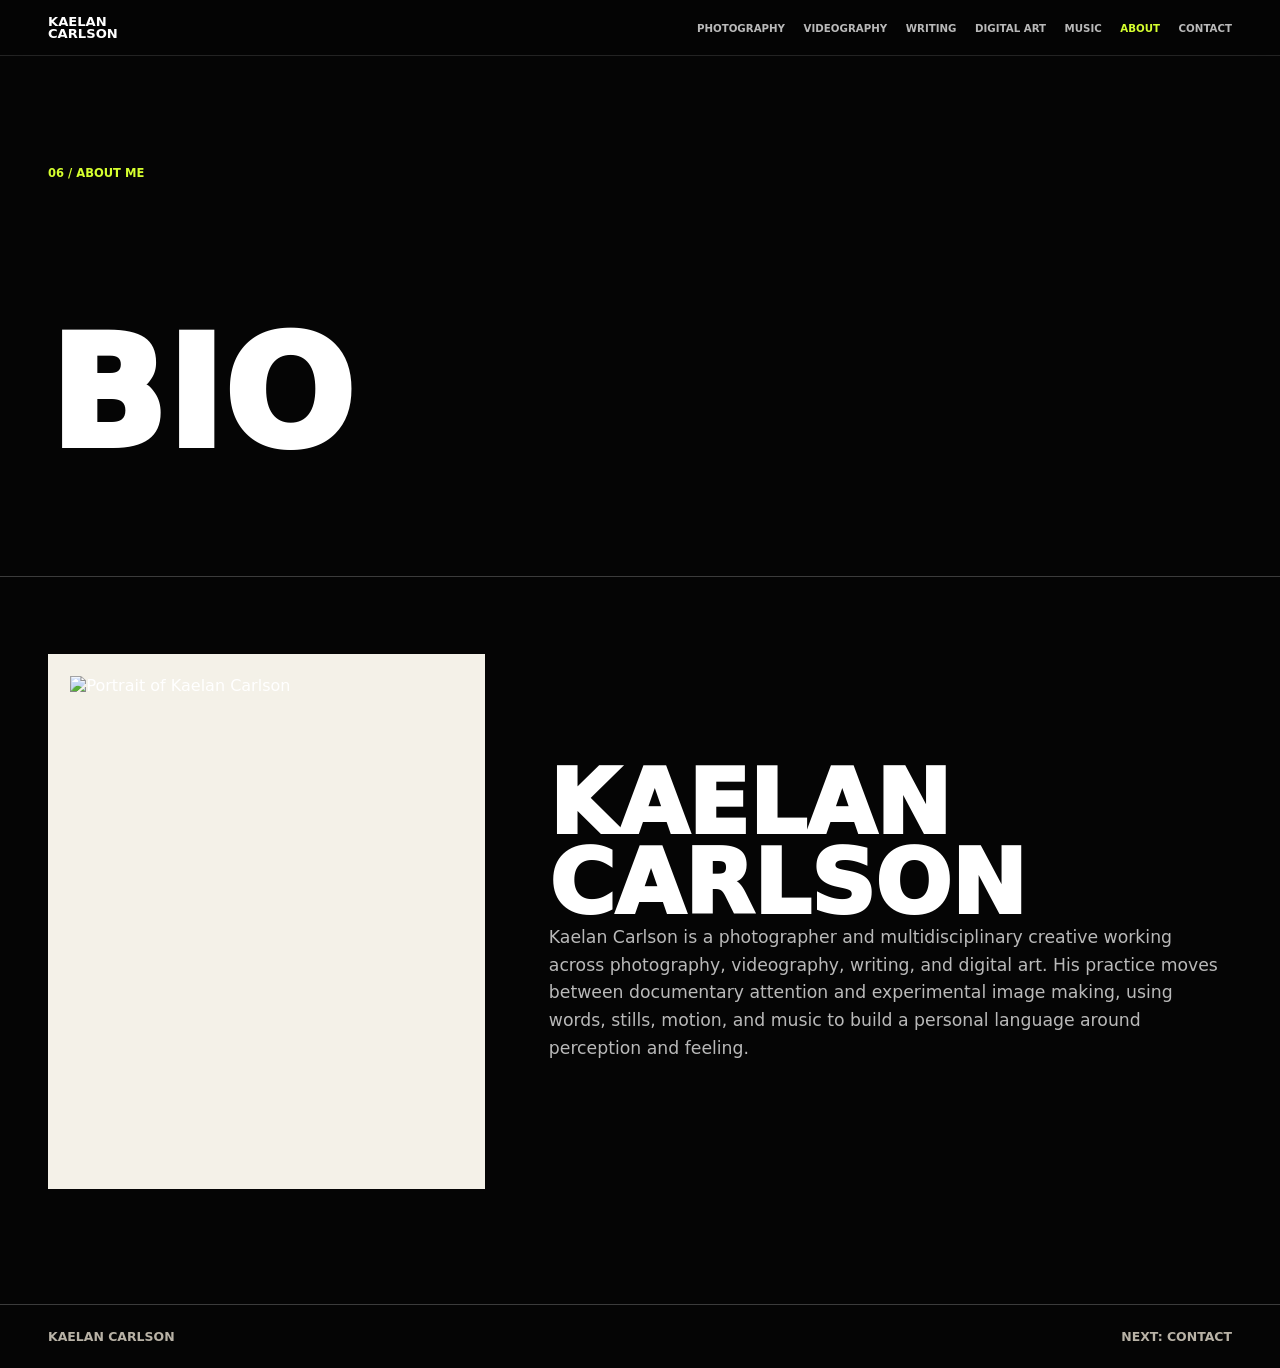
==== about.html @ 16194f2e "update" ====
<!doctype html>
<html lang="en">
  <head>
    <meta charset="utf-8" />
    <meta name="viewport" content="width=device-width, initial-scale=1" />
    <meta name="description" content="About Kaelan Carlson, photographer and multidisciplinary creative." />
    <title>About | Kaelan Carlson</title>
    <link rel="stylesheet" href="styles.css" />
  </head>
  <body>
    <header class="site-header" data-header>
      <a class="brand" href="index.html" aria-label="Kaelan Carlson home">
        <span>Kaelan</span>
        <span>Carlson</span>
      </a>
      <button class="menu-button" type="button" aria-expanded="false" aria-controls="site-nav" data-menu-button>
        <span></span>
        <span></span>
      </button>
      <nav class="site-nav" id="site-nav" data-nav>
        <a href="photography.html">Photography</a>
        <a href="videography.html">Videography</a>
        <a href="writing.html">Writing</a>
        <a href="digital-art.html">Digital Art</a>
        <a href="spotify.html">Music</a>
        <a href="about.html" aria-current="page">About</a>
        <a href="contact.html">Contact</a>
      </nav>
    </header>

    <main>
      <section class="page-hero" aria-labelledby="about-title">
        <p class="kicker">06 / About me</p>
        <h1 id="about-title">Bio</h1>
      </section>

      <section class="about-section page-section">
        <div class="portrait-frame">
          <img src="assets/306A0074.JPG" alt="Portrait of Kaelan Carlson" />
        </div>
        <div class="about-copy">
          <h2>Kaelan Carlson</h2>
          <p>
            Kaelan Carlson is a photographer and multidisciplinary creative working across photography,
            videography, writing, and digital art. His practice moves between documentary attention and experimental image
            making, using words, stills, motion, and music to build a personal language around perception and feeling.
          </p>
        </div>
      </section>
    </main>

    <footer>
      <span>Kaelan Carlson</span>
      <a href="contact.html">Next: Contact</a>
    </footer>

    <script src="script.js"></script>
  </body>
</html>
---- styles.css ----
:root {
  --black: #050505;
  --ink: #111111;
  --paper: #f4f1e8;
  --white: #ffffff;
  --muted: #b8b2a6;
  --acid: #d6ff2f;
  --signal: #ff3b1f;
  --blue: #2c6fff;
  --line: rgba(255, 255, 255, 0.22);
  --max: 1440px;
}

* {
  box-sizing: border-box;
}

html {
  scroll-behavior: smooth;
}

body {
  margin: 0;
  background: var(--black);
  color: var(--white);
  font-family:
    Inter, ui-sans-serif, system-ui, -apple-system, BlinkMacSystemFont, "Segoe UI", sans-serif;
  letter-spacing: 0;
}

img {
  display: block;
  max-width: 100%;
}

a {
  color: inherit;
  text-decoration: none;
}

.site-header {
  align-items: center;
  backdrop-filter: blur(18px);
  background: rgba(5, 5, 5, 0.72);
  border-bottom: 1px solid rgba(255, 255, 255, 0.12);
  display: flex;
  gap: 2rem;
  justify-content: space-between;
  left: 0;
  padding: 1rem clamp(1rem, 4vw, 3rem);
  position: fixed;
  right: 0;
  top: 0;
  z-index: 20;
}

.brand {
  display: grid;
  font-size: 0.82rem;
  font-weight: 900;
  line-height: 0.88;
  position: relative;
  text-transform: uppercase;
  z-index: 2;
}

.site-nav {
  align-items: center;
  display: flex;
  gap: clamp(0.7rem, 1.45vw, 1.45rem);
  font-size: clamp(0.64rem, 0.72vw, 0.72rem);
  font-weight: 800;
  text-transform: uppercase;
}

.site-nav a {
  opacity: 0.72;
}

.site-nav a:hover,
.site-nav a:focus-visible,
.site-nav a[aria-current="page"] {
  color: var(--acid);
  opacity: 1;
}

.menu-button {
  align-items: center;
  background: transparent;
  border: 0;
  color: var(--white);
  display: none;
  height: 2.75rem;
  justify-content: center;
  padding: 0;
  position: relative;
  width: 2.75rem;
  z-index: 2;
}

.menu-button span {
  background: currentColor;
  display: block;
  height: 2px;
  position: absolute;
  transition: transform 180ms ease;
  width: 1.4rem;
}

.menu-button span:last-child {
  transform: translateY(0.45rem);
}

.menu-button[aria-expanded="true"] span:first-child {
  transform: rotate(45deg);
}

.menu-button[aria-expanded="true"] span:last-child {
  transform: rotate(-45deg);
}

.hero {
  align-items: end;
  display: grid;
  min-height: 96vh;
  overflow: hidden;
  padding: clamp(6rem, 12vw, 10rem) clamp(1rem, 4vw, 3rem) clamp(1.5rem, 4vw, 3rem);
  position: relative;
}

.hero-image {
  background:
    linear-gradient(90deg, rgba(5, 5, 5, 0.2), rgba(5, 5, 5, 0.82)),
    url("assets/hero.png") center / cover;
  inset: 0;
  position: absolute;
  transform: scale(1.02);
}

.hero-copy {
  max-width: min(86rem, 100%);
  position: relative;
  z-index: 1;
}

.kicker,
.label {
  color: var(--acid);
  font-size: 0.72rem;
  font-weight: 900;
  margin: 0 0 1rem;
  text-transform: uppercase;
}

h1,
h2,
h3,
p {
  margin-top: 0;
}

h1 {
  font-size: clamp(4.3rem, 16vw, 15.8rem);
  font-weight: 950;
  letter-spacing: 0;
  line-height: 0.78;
  margin-bottom: 1.2rem;
  max-width: 10ch;
  text-transform: uppercase;
}

.hero-copy p:last-child {
  color: var(--paper);
  font-size: clamp(1.05rem, 2vw, 1.65rem);
  line-height: 1.35;
  max-width: 42rem;
}

.scroll-cue {
  align-self: end;
  border: 1px solid var(--line);
  bottom: clamp(1.5rem, 4vw, 3rem);
  color: var(--paper);
  font-size: 0.72rem;
  font-weight: 900;
  padding: 0.8rem 1rem;
  position: absolute;
  right: clamp(1rem, 4vw, 3rem);
  text-transform: uppercase;
  z-index: 1;
}

.page-hero {
  display: grid;
  margin-inline: auto;
  max-width: var(--max);
  min-height: 64vh;
  padding: clamp(7rem, 13vw, 12rem) clamp(1rem, 4vw, 3rem) clamp(3rem, 8vw, 7rem);
}

.page-hero h1 {
  align-self: end;
  font-size: clamp(3.6rem, 12vw, 12rem);
  max-width: 11ch;
}

.light-page {
  background: var(--paper);
  color: var(--black);
  max-width: none;
}

.intro-grid {
  border-bottom: 1px solid var(--line);
  border-top: 1px solid var(--line);
  display: grid;
  gap: 2rem;
  grid-template-columns: minmax(0, 1.3fr) minmax(18rem, 0.7fr);
  margin-inline: auto;
  max-width: var(--max);
  padding: clamp(2.5rem, 7vw, 6rem) clamp(1rem, 4vw, 3rem);
}

.intro-grid p {
  font-size: clamp(1.55rem, 4vw, 4.7rem);
  font-weight: 900;
  line-height: 0.96;
  margin: 0;
  text-transform: uppercase;
}

.stat-line {
  align-content: end;
  display: grid;
  gap: 0.75rem;
}

.stat-line span {
  border-top: 1px solid var(--line);
  color: var(--muted);
  font-size: clamp(1rem, 1.6vw, 1.4rem);
  font-weight: 800;
  padding-top: 0.65rem;
}

.work-section,
.spotify-section,
.about-section,
.contact-section {
  margin-inline: auto;
  max-width: var(--max);
  padding: clamp(4rem, 9vw, 8rem) clamp(1rem, 4vw, 3rem);
}

.page-section {
  padding-top: clamp(2.5rem, 6vw, 5rem);
}

.invert {
  background: var(--paper);
  color: var(--black);
  max-width: none;
}

.invert > * {
  margin-inline: auto;
  max-width: calc(var(--max) - 6rem);
}

.section-heading {
  display: grid;
  gap: 1rem;
  grid-template-columns: minmax(10rem, 0.35fr) minmax(0, 1fr);
  margin-bottom: clamp(2rem, 5vw, 4rem);
}

.section-heading h2,
.contact-section h2,
.about-copy h2 {
  font-size: clamp(2.25rem, 7vw, 7.4rem);
  font-weight: 950;
  line-height: 0.9;
  margin: 0;
  text-transform: uppercase;
}

.feature-panel {
  align-items: end;
  display: grid;
  gap: clamp(1rem, 4vw, 3rem);
  grid-template-columns: minmax(0, 1.2fr) minmax(20rem, 0.8fr);
}

.feature-panel.image-right {
  grid-template-columns: minmax(20rem, 0.8fr) minmax(0, 1.2fr);
}

.feature-panel img,
.writing-layout img,
.portrait-frame img {
  aspect-ratio: 16 / 11;
  height: 100%;
  object-fit: cover;
  width: 100%;
}

.feature-panel h2,
.feature-panel h3 {
  font-size: clamp(1.7rem, 4vw, 4.5rem);
  font-weight: 950;
  line-height: 0.94;
  margin-bottom: 1rem;
  text-transform: uppercase;
}

.feature-panel p:not(.label),
.about-copy p {
  color: color-mix(in srgb, currentColor 72%, transparent);
  font-size: clamp(1rem, 1.35vw, 1.22rem);
  line-height: 1.6;
}

.photo-gallery-section {
  margin-inline: auto;
  max-width: min(1800px, 100%);
  padding: clamp(3rem, 7vw, 7rem) clamp(0.75rem, 3vw, 2rem) clamp(5rem, 9vw, 8rem);
}

.photo-masonry {
  column-count: 4;
  column-gap: clamp(0.65rem, 1.4vw, 1rem);
}

.photo-card {
  background: var(--ink);
  border: 1px solid rgba(255, 255, 255, 0.16);
  break-inside: avoid;
  margin: 0 0 clamp(0.65rem, 1.4vw, 1rem);
  overflow: hidden;
}

.photo-card a {
  display: block;
}

.photo-card img {
  height: auto;
  transition:
    filter 180ms ease,
    transform 220ms ease;
  width: 100%;
}

.photo-card a:hover img,
.photo-card a:focus-visible img {
  filter: contrast(1.08);
  transform: scale(1.015);
}

.photo-card.is-empty {
  align-items: end;
  aspect-ratio: var(--ratio, 1 / 1);
  border-style: dashed;
  color: var(--muted);
  display: grid;
  padding: 0.75rem;
}

.photo-card.is-empty span {
  color: var(--acid);
  font-size: 0.72rem;
  font-weight: 950;
  text-transform: uppercase;
}

.writing-layout {
  display: grid;
  gap: clamp(1rem, 4vw, 3rem);
  grid-template-columns: minmax(0, 0.92fr) minmax(20rem, 1.08fr);
}

.writing-list {
  display: grid;
}

.writing-list article,
.music-grid article {
  border-top: 1px solid var(--line);
  padding: 1.25rem 0;
}

.writing-list span,
.music-grid span {
  color: var(--signal);
  display: block;
  font-size: 0.75rem;
  font-weight: 950;
  margin-bottom: 0.75rem;
  text-transform: uppercase;
}

.writing-list h3,
.writing-list h2,
.music-grid h2,
.music-grid h3 {
  font-size: clamp(1.35rem, 2.4vw, 2.65rem);
  font-weight: 950;
  line-height: 1;
  margin: 0;
  text-transform: uppercase;
}

.art-grid {
  display: grid;
  gap: clamp(0.75rem, 2vw, 1.25rem);
  grid-template-columns: repeat(3, minmax(0, 1fr));
}

.art-grid article {
  background: var(--ink);
  border: 1px solid var(--line);
  overflow: hidden;
  position: relative;
}

.art-grid article:first-child {
  grid-column: span 2;
  grid-row: span 2;
}

.art-grid img {
  aspect-ratio: 1;
  height: 100%;
  object-fit: cover;
  width: 100%;
}

.art-grid span {
  background: var(--black);
  color: var(--acid);
  font-size: 0.72rem;
  font-weight: 950;
  left: 0.75rem;
  line-height: 1;
  padding: 0.45rem 0.5rem;
  position: absolute;
  text-transform: uppercase;
  top: 0.75rem;
}

.page-index {
  display: grid;
}

.page-index a {
  border-top: 1px solid var(--line);
  display: grid;
  gap: 1rem;
  grid-template-columns: minmax(10rem, 0.3fr) minmax(0, 1fr);
  padding: clamp(1rem, 3vw, 2rem) 0;
}

.page-index span {
  color: var(--signal);
  font-size: 0.76rem;
  font-weight: 950;
  text-transform: uppercase;
}

.page-index strong {
  font-size: clamp(1.7rem, 4vw, 4.8rem);
  line-height: 0.95;
  text-transform: uppercase;
}

.page-index a:hover strong,
.page-index a:focus-visible strong {
  color: var(--acid);
}

.spotify-section {
  border-top: 1px solid var(--line);
}

.music-grid {
  display: grid;
  gap: 1rem;
  grid-template-columns: repeat(3, minmax(0, 1fr));
}

.music-grid article {
  background: var(--white);
  color: var(--black);
  min-height: 22rem;
  padding: 1.25rem;
  position: relative;
}

.music-grid a {
  border-top: 1px solid rgba(0, 0, 0, 0.22);
  bottom: 1.25rem;
  color: var(--blue);
  font-size: 0.78rem;
  font-weight: 950;
  left: 1.25rem;
  padding-top: 0.8rem;
  position: absolute;
  right: 1.25rem;
  text-transform: uppercase;
}

.spotify-library {
  display: grid;
  gap: clamp(3rem, 7vw, 6rem);
}

.spotify-group {
  display: grid;
  gap: clamp(1.25rem, 3vw, 2.5rem);
  grid-template-columns: minmax(10rem, 0.35fr) minmax(0, 1fr);
}

.spotify-group h2 {
  font-size: clamp(2.25rem, 7vw, 7rem);
  font-weight: 950;
  line-height: 0.9;
  margin: 0;
  text-transform: uppercase;
}

.spotify-links {
  display: grid;
  gap: 0.8rem;
  grid-template-columns: repeat(5, minmax(0, 1fr));
}

.spotify-links.compact {
  grid-template-columns: repeat(5, minmax(0, 1fr));
}

.spotify-links a {
  aspect-ratio: 1;
  background: var(--white);
  color: var(--black);
  display: grid;
  min-width: 0;
  padding: 1rem;
  position: relative;
}

.spotify-links a:hover,
.spotify-links a:focus-visible {
  background: var(--acid);
}

.spotify-links span {
  color: var(--signal);
  font-size: 0.7rem;
  font-weight: 950;
  text-transform: uppercase;
}

.spotify-links strong {
  align-self: end;
  font-size: clamp(1rem, 1.8vw, 1.9rem);
  line-height: 0.95;
  overflow-wrap: anywhere;
  text-transform: uppercase;
}

.spotify-cover-grid {
  display: grid;
  gap: clamp(0.8rem, 1.8vw, 1.15rem);
  grid-template-columns: repeat(5, minmax(0, 1fr));
}

.spotify-cover-grid a {
  background: var(--white);
  color: var(--black);
  display: grid;
  gap: 0.8rem;
  min-width: 0;
  padding: 0.7rem;
}

.spotify-cover-grid a:hover,
.spotify-cover-grid a:focus-visible {
  background: var(--acid);
}

.spotify-cover-grid img {
  aspect-ratio: 1;
  height: auto;
  object-fit: cover;
  width: 100%;
}

.spotify-cover-grid span {
  color: var(--signal);
  font-size: 0.7rem;
  font-weight: 950;
  text-transform: uppercase;
}

.spotify-cover-grid strong {
  font-size: clamp(1rem, 1.45vw, 1.5rem);
  line-height: 0.95;
  overflow-wrap: anywhere;
  text-transform: uppercase;
}

.youtube-grid {
  display: grid;
  gap: clamp(0.8rem, 1.8vw, 1.15rem);
  grid-template-columns: repeat(2, minmax(0, 1fr));
}

.youtube-grid article {
  background: var(--white);
  color: var(--black);
  display: grid;
  gap: 0.8rem;
  min-width: 0;
  padding: 0.7rem;
}

.video-frame {
  aspect-ratio: 16 / 9;
  background: var(--black);
  overflow: hidden;
}

.video-frame iframe {
  border: 0;
  height: 100%;
  width: 100%;
}

.video-placeholder {
  align-items: end;
  background:
    linear-gradient(135deg, rgba(214, 255, 47, 0.88), transparent 38%),
    linear-gradient(315deg, rgba(255, 59, 31, 0.84), transparent 42%),
    var(--black);
  display: grid;
  padding: 0.75rem;
}

.video-placeholder span {
  color: var(--white);
}

.youtube-grid span {
  color: var(--signal);
  font-size: 0.7rem;
  font-weight: 950;
  text-transform: uppercase;
}

.youtube-grid strong {
  font-size: clamp(1rem, 1.45vw, 1.5rem);
  line-height: 0.95;
  overflow-wrap: anywhere;
  text-transform: uppercase;
}

.about-section {
  align-items: center;
  border-top: 1px solid var(--line);
  display: grid;
  gap: clamp(1.5rem, 5vw, 5rem);
  grid-template-columns: minmax(0, 0.78fr) minmax(20rem, 1.22fr);
}

.portrait-frame {
  background: var(--paper);
  padding: clamp(0.8rem, 2vw, 1.4rem);
}

.portrait-frame img {
  aspect-ratio: 4 / 5;
}

.contact-section {
  min-height: 74vh;
}

.standalone-contact {
  align-content: end;
  display: grid;
  min-height: calc(100vh - 4rem);
  padding-top: clamp(7rem, 13vw, 12rem);
}

.contact-section h2 {
  max-width: 13ch;
}

.standalone-contact h1 {
  font-size: clamp(3rem, 9vw, 9.5rem);
  max-width: 13ch;
}

.contact-actions {
  display: grid;
  gap: 0;
  margin-top: clamp(2rem, 6vw, 5rem);
}

.contact-actions a {
  border-top: 1px solid var(--line);
  font-size: clamp(1.4rem, 4vw, 4.6rem);
  font-weight: 950;
  line-height: 0.95;
  overflow-wrap: anywhere;
  padding: 1rem 0;
  text-transform: uppercase;
}

.contact-actions a:hover,
.contact-actions a:focus-visible {
  color: var(--acid);
}

footer {
  border-top: 1px solid var(--line);
  color: var(--muted);
  display: flex;
  font-size: 0.78rem;
  font-weight: 800;
  justify-content: space-between;
  padding: 1.5rem clamp(1rem, 4vw, 3rem);
  text-transform: uppercase;
}

@media (max-width: 860px) {
  .menu-button {
    display: inline-flex;
  }

  .site-nav {
    background: var(--black);
    border-bottom: 1px solid var(--line);
    display: grid;
    gap: 0;
    left: 0;
    padding: 4.6rem 1rem 1rem;
    position: fixed;
    right: 0;
    top: 0;
    transform: translateY(-110%);
    transition: transform 220ms ease;
    z-index: 1;
  }

  .site-nav.is-open {
    transform: translateY(0);
  }

  .site-nav a {
    border-top: 1px solid var(--line);
    font-size: 1.25rem;
    padding: 1rem 0;
  }

  .intro-grid,
  .section-heading,
  .page-index a,
  .feature-panel,
  .feature-panel.image-right,
  .writing-layout,
  .about-section {
    grid-template-columns: 1fr;
  }

  .feature-panel.image-right img {
    order: -1;
  }

  .music-grid {
    grid-template-columns: 1fr;
  }

  .spotify-group {
    grid-template-columns: 1fr;
  }

  .spotify-links,
  .spotify-links.compact,
  .spotify-cover-grid,
  .youtube-grid {
    grid-template-columns: repeat(2, minmax(0, 1fr));
  }

  .art-grid {
    grid-template-columns: repeat(2, minmax(0, 1fr));
  }

  .music-grid article {
    min-height: 17rem;
  }

  .photo-masonry {
    column-count: 2;
  }

  .scroll-cue {
    display: none;
  }
}

@media (max-width: 540px) {
  .hero {
    min-height: 92vh;
  }

  h1 {
    font-size: clamp(3.7rem, 22vw, 6.8rem);
  }

  .contact-actions a {
    font-size: clamp(1.16rem, 9vw, 2.9rem);
  }

  .art-grid {
    grid-template-columns: 1fr;
  }

  .photo-masonry {
    column-count: 1;
  }

  .spotify-links,
  .spotify-links.compact,
  .spotify-cover-grid,
  .youtube-grid {
    grid-template-columns: 1fr;
  }

  .art-grid article:first-child {
    grid-column: auto;
    grid-row: auto;
  }

  footer {
    display: grid;
    gap: 0.5rem;
  }
}
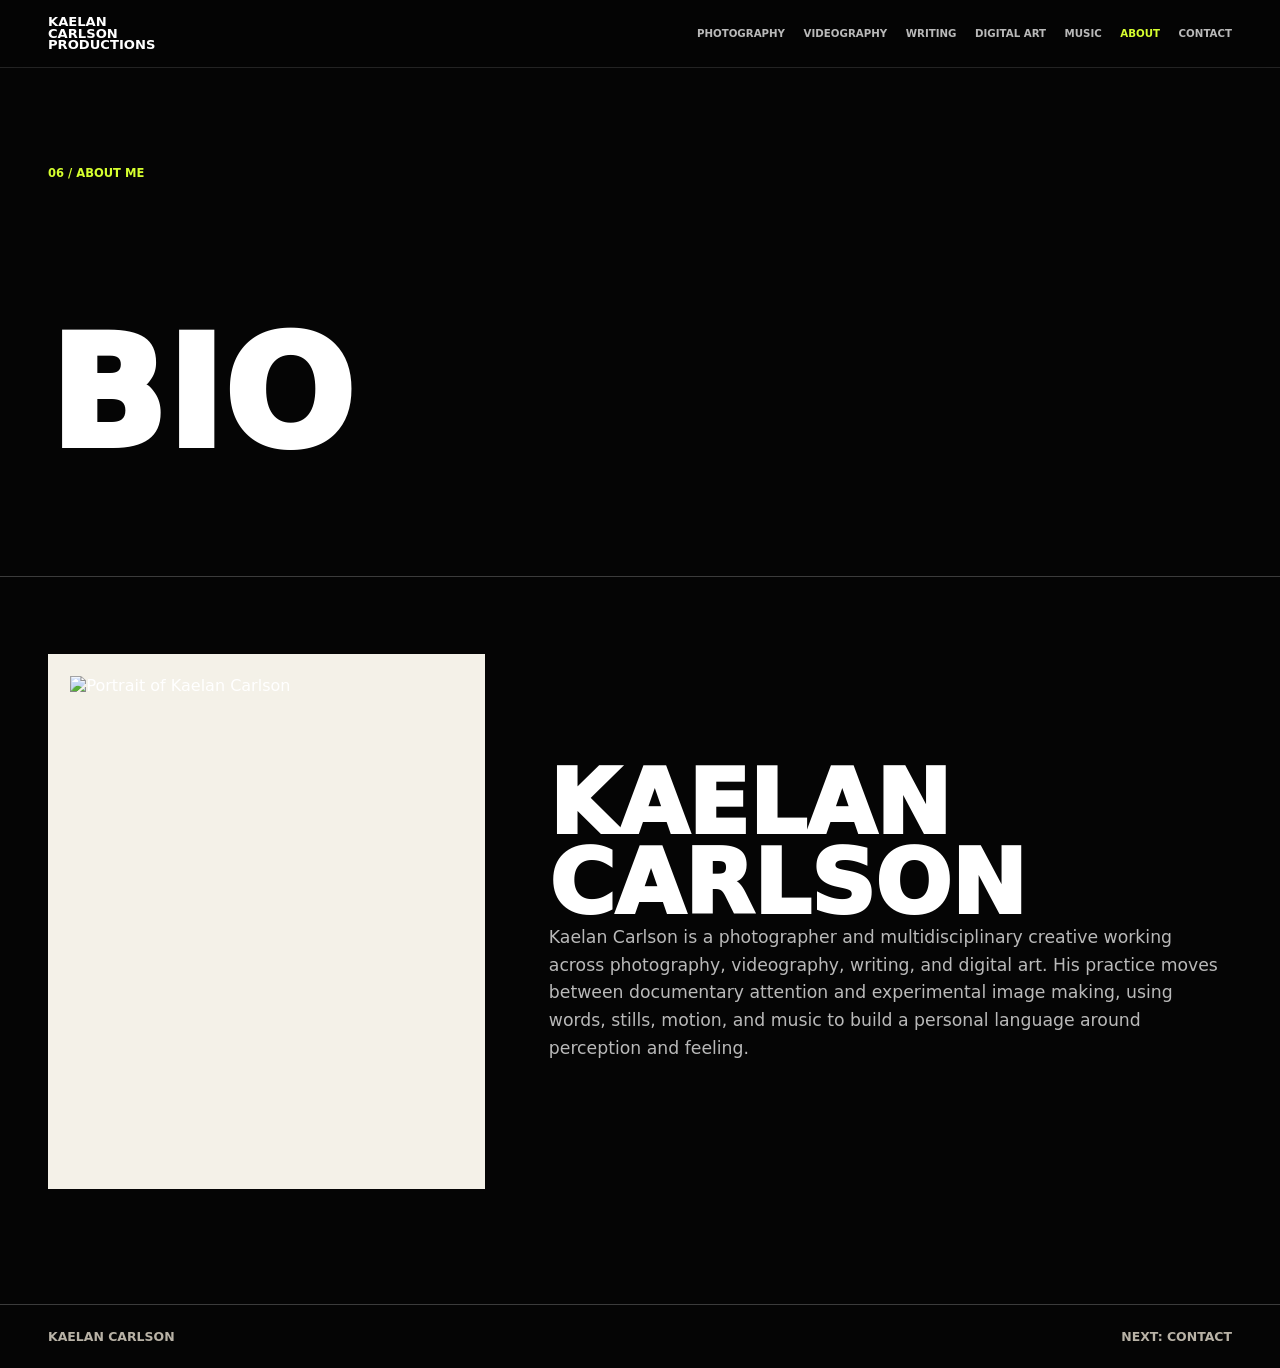
==== commit 66acb4b5: "update" ====
--- a/about.html
+++ b/about.html
@@ -12,6 +12,7 @@
       <a class="brand" href="index.html" aria-label="Kaelan Carlson home">
         <span>Kaelan</span>
         <span>Carlson</span>
+        <span>Productions</span>
       </a>
       <button class="menu-button" type="button" aria-expanded="false" aria-controls="site-nav" data-menu-button>
         <span></span>
--- a/styles.css
+++ b/styles.css
@@ -615,7 +615,7 @@
   grid-template-columns: repeat(2, minmax(0, 1fr));
 }
 
-.youtube-grid article {
+.youtube-grid a {
   background: var(--white);
   color: var(--black);
   display: grid;
@@ -624,15 +624,20 @@
   padding: 0.7rem;
 }
 
-.video-frame {
-  aspect-ratio: 16 / 9;
+.youtube-grid a:hover,
+.youtube-grid a:focus-visible {
+  background: var(--acid);
+}
+
+.youtube-thumbnail {
+  aspect-ratio: 7 / 5;
   background: var(--black);
   overflow: hidden;
 }
 
-.video-frame iframe {
-  border: 0;
+.youtube-thumbnail img {
   height: 100%;
+  object-fit: cover;
   width: 100%;
 }
 
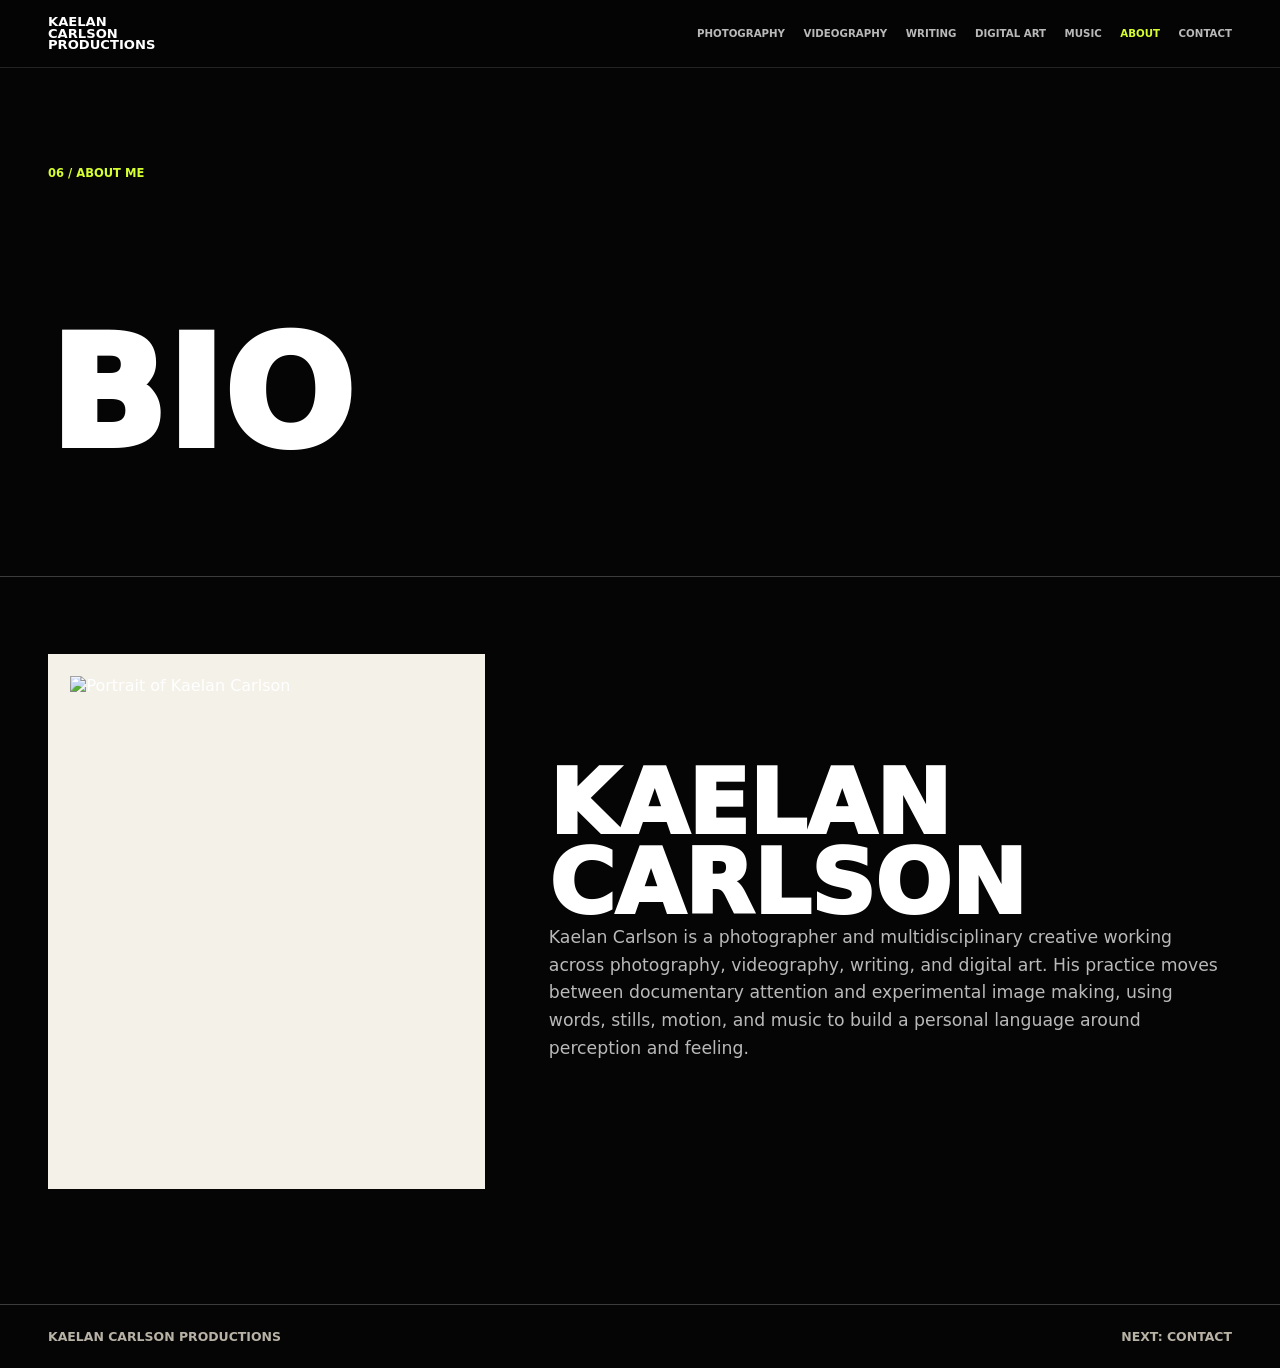
==== commit 3eeb6b97: "update" ====
--- a/about.html
+++ b/about.html
@@ -4,7 +4,7 @@
     <meta charset="utf-8" />
     <meta name="viewport" content="width=device-width, initial-scale=1" />
     <meta name="description" content="About Kaelan Carlson, photographer and multidisciplinary creative." />
-    <title>About | Kaelan Carlson</title>
+    <title>About | Kaelan Carlson Productions</title>
     <link rel="stylesheet" href="styles.css" />
   </head>
   <body>
@@ -51,7 +51,7 @@
     </main>
 
     <footer>
-      <span>Kaelan Carlson</span>
+      <span>Kaelan Carlson Productions</span>
       <a href="contact.html">Next: Contact</a>
     </footer>
 
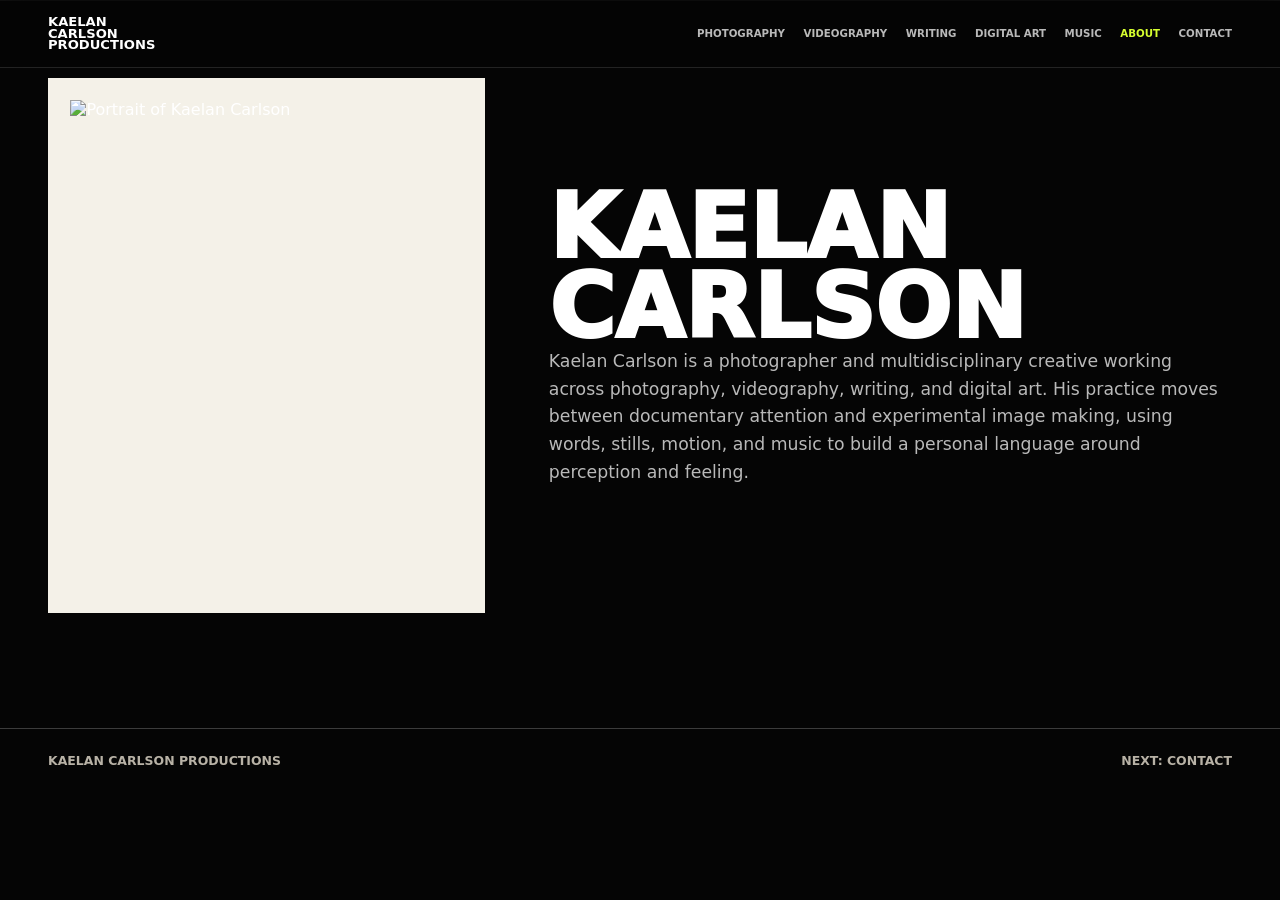
==== commit 53bcb310: "updates" ====
--- a/about.html
+++ b/about.html
@@ -30,11 +30,6 @@
     </header>
 
     <main>
-      <section class="page-hero" aria-labelledby="about-title">
-        <p class="kicker">06 / About me</p>
-        <h1 id="about-title">Bio</h1>
-      </section>
-
       <section class="about-section page-section">
         <div class="portrait-frame">
           <img src="assets/306A0074.JPG" alt="Portrait of Kaelan Carlson" />
--- a/styles.css
+++ b/styles.css
@@ -245,6 +245,10 @@
 
 .work-section,
 .spotify-section,
+.video-link-section,
+.screenplay-section,
+.journals-section,
+.think-pieces-section,
 .about-section,
 .contact-section {
   margin-inline: auto;
@@ -480,6 +484,63 @@
 
 .spotify-section {
   border-top: 1px solid var(--line);
+}
+
+.video-link-section {
+  border-top: 1px solid var(--line);
+}
+
+.screenplay-section {
+  border-top: 1px solid var(--line);
+}
+
+.journals-section {
+  border-top: 1px solid var(--line);
+}
+
+.think-pieces-section {
+  border-top: 1px solid var(--line);
+}
+
+.think-piece-grid {
+  display: grid;
+  gap: 1rem;
+  grid-template-columns: repeat(3, minmax(0, 1fr));
+}
+
+.think-piece-grid a {
+  background: var(--paper);
+  color: var(--black);
+  display: grid;
+  gap: 0.8rem;
+  padding: 1rem;
+}
+
+.think-piece-grid a:hover,
+.think-piece-grid a:focus-visible {
+  background: var(--acid);
+}
+
+.think-piece-grid img {
+  aspect-ratio: 8.5 / 11;
+  background: var(--white);
+  height: auto;
+  object-fit: cover;
+  width: 100%;
+}
+
+.think-piece-grid span {
+  color: var(--signal);
+  font-size: 0.7rem;
+  font-weight: 950;
+  text-transform: uppercase;
+}
+
+.think-piece-grid strong {
+  font-size: clamp(1.2rem, 2vw, 2.1rem);
+  line-height: 0.95;
+  overflow-wrap: anywhere;
+  text-transform: uppercase;
 }
 
 .music-grid {
@@ -793,7 +854,8 @@
   .spotify-links,
   .spotify-links.compact,
   .spotify-cover-grid,
-  .youtube-grid {
+  .youtube-grid,
+  .think-piece-grid {
     grid-template-columns: repeat(2, minmax(0, 1fr));
   }
 
@@ -838,7 +900,8 @@
   .spotify-links,
   .spotify-links.compact,
   .spotify-cover-grid,
-  .youtube-grid {
+  .youtube-grid,
+  .think-piece-grid {
     grid-template-columns: 1fr;
   }
 
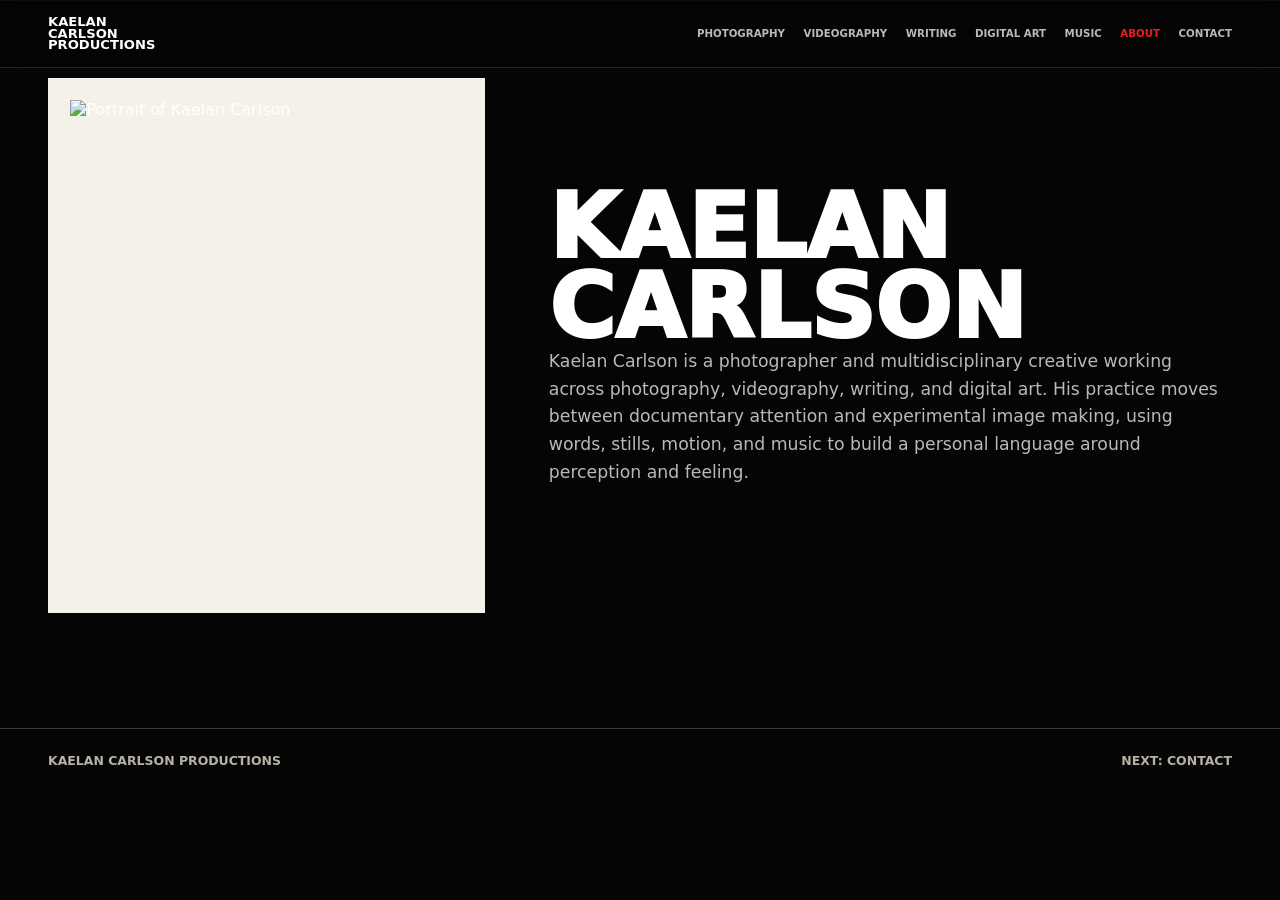
==== commit fbdb1f83: "test" ====
--- a/about.html
+++ b/about.html
@@ -52,4 +52,5 @@
 
     <script src="script.js"></script>
   </body>
+  
 </html>
--- a/styles.css
+++ b/styles.css
@@ -4,7 +4,7 @@
   --paper: #f4f1e8;
   --white: #ffffff;
   --muted: #b8b2a6;
-  --acid: #d6ff2f;
+  --acid: #ed1c24;
   --signal: #ff3b1f;
   --blue: #2c6fff;
   --line: rgba(255, 255, 255, 0.22);
@@ -64,6 +64,11 @@
   z-index: 2;
 }
 
+.brand:hover,
+.brand:focus-visible {
+  color: var(--acid);
+}
+
 .site-nav {
   align-items: center;
   display: flex;
@@ -377,6 +382,97 @@
   text-transform: uppercase;
 }
 
+.has-photo-viewer {
+  overflow: hidden;
+}
+
+.photo-viewer {
+  align-items: center;
+  background: rgba(0, 0, 0, 0.94);
+  display: grid;
+  inset: 0;
+  justify-items: center;
+  opacity: 0;
+  padding: clamp(1rem, 4vw, 3rem);
+  pointer-events: none;
+  position: fixed;
+  transition: opacity 180ms ease;
+  z-index: 60;
+}
+
+.photo-viewer.is-open {
+  opacity: 1;
+  pointer-events: auto;
+}
+
+.photo-viewer__image {
+  max-height: 88vh;
+  max-width: min(92vw, 1600px);
+  object-fit: contain;
+}
+
+.photo-viewer button {
+  align-items: center;
+  background: rgba(237, 28, 36, 0.86);
+  border: 1px solid rgba(255, 255, 255, 0.2);
+  color: var(--white);
+  cursor: pointer;
+  display: flex;
+  font: inherit;
+  font-size: 2rem;
+  font-weight: 900;
+  height: 3.25rem;
+  justify-content: center;
+  line-height: 1;
+  position: fixed;
+  transition:
+    background 180ms ease,
+    transform 180ms ease;
+  width: 3.25rem;
+  z-index: 61;
+}
+
+.photo-viewer button:hover,
+.photo-viewer button:focus-visible {
+  background: var(--acid);
+  transform: scale(1.04);
+}
+
+.photo-viewer__close {
+  right: clamp(1rem, 3vw, 2rem);
+  top: clamp(1rem, 3vw, 2rem);
+}
+
+.photo-viewer__nav--prev {
+  left: clamp(1rem, 3vw, 2rem);
+  top: 50%;
+  transform: translateY(-50%);
+}
+
+.photo-viewer__nav--next {
+  right: clamp(1rem, 3vw, 2rem);
+  top: 50%;
+  transform: translateY(-50%);
+}
+
+.photo-viewer__nav--prev:hover,
+.photo-viewer__nav--prev:focus-visible,
+.photo-viewer__nav--next:hover,
+.photo-viewer__nav--next:focus-visible {
+  transform: translateY(-50%) scale(1.04);
+}
+
+.photo-viewer__count {
+  bottom: clamp(1rem, 3vw, 2rem);
+  color: var(--muted);
+  font-size: 0.72rem;
+  font-weight: 950;
+  left: 50%;
+  position: fixed;
+  text-transform: uppercase;
+  transform: translateX(-50%);
+}
+
 .writing-layout {
   display: grid;
   gap: clamp(1rem, 4vw, 3rem);
@@ -415,27 +511,26 @@
 }
 
 .art-grid {
-  display: grid;
+  columns: 3 18rem;
   gap: clamp(0.75rem, 2vw, 1.25rem);
-  grid-template-columns: repeat(3, minmax(0, 1fr));
 }
 
 .art-grid article {
   background: var(--ink);
   border: 1px solid var(--line);
+  break-inside: avoid;
+  margin: 0 0 clamp(0.75rem, 2vw, 1.25rem);
   overflow: hidden;
   position: relative;
 }
 
 .art-grid article:first-child {
-  grid-column: span 2;
-  grid-row: span 2;
+  grid-column: auto;
+  grid-row: auto;
 }
 
 .art-grid img {
-  aspect-ratio: 1;
-  height: 100%;
-  object-fit: cover;
+  height: auto;
   width: 100%;
 }
 
@@ -859,10 +954,6 @@
     grid-template-columns: repeat(2, minmax(0, 1fr));
   }
 
-  .art-grid {
-    grid-template-columns: repeat(2, minmax(0, 1fr));
-  }
-
   .music-grid article {
     min-height: 17rem;
   }
@@ -887,10 +978,6 @@
 
   .contact-actions a {
     font-size: clamp(1.16rem, 9vw, 2.9rem);
-  }
-
-  .art-grid {
-    grid-template-columns: 1fr;
   }
 
   .photo-masonry {
@@ -905,11 +992,6 @@
     grid-template-columns: 1fr;
   }
 
-  .art-grid article:first-child {
-    grid-column: auto;
-    grid-row: auto;
-  }
-
   footer {
     display: grid;
     gap: 0.5rem;
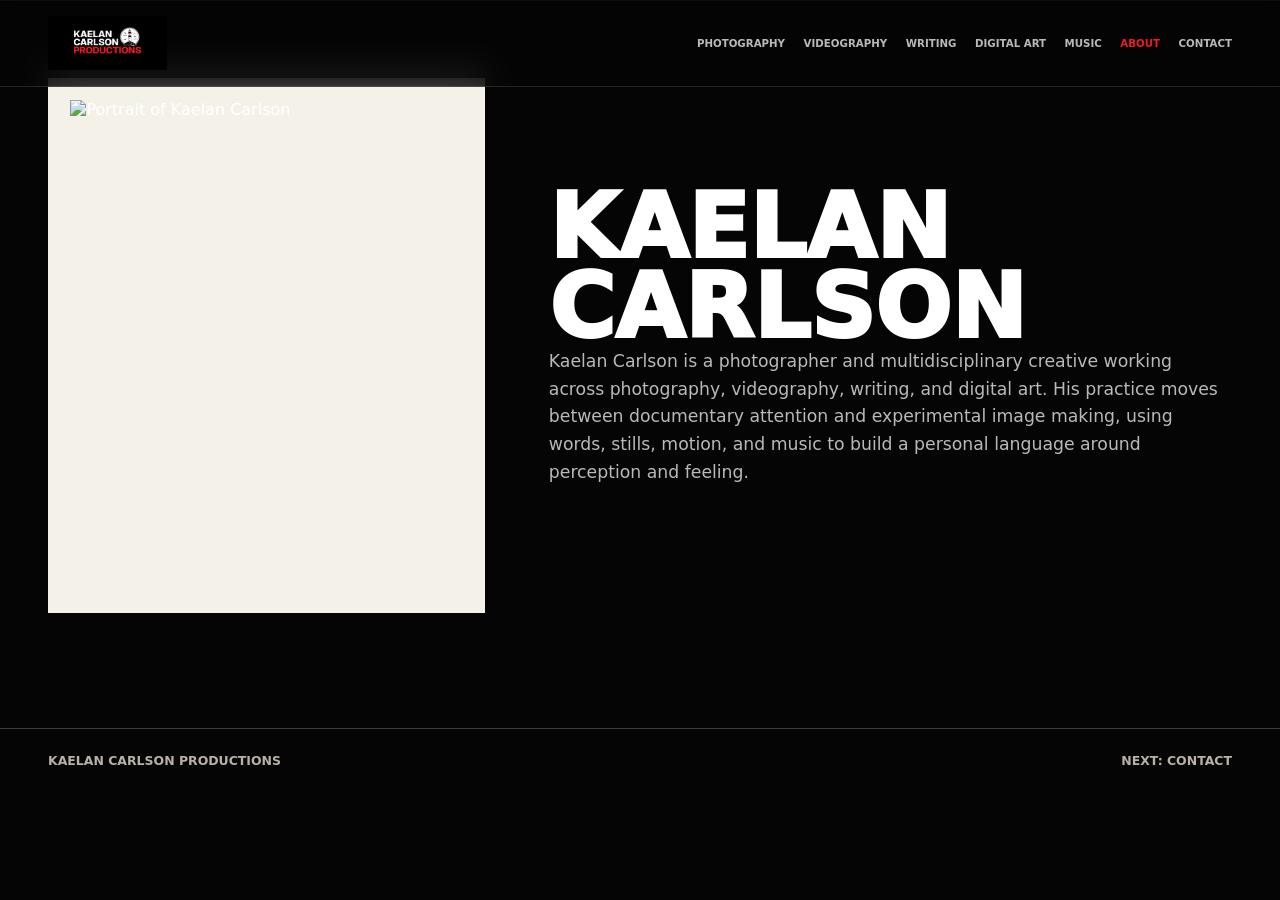
==== commit a88a739b: "update" ====
--- a/about.html
+++ b/about.html
@@ -9,10 +9,8 @@
   </head>
   <body>
     <header class="site-header" data-header>
-      <a class="brand" href="index.html" aria-label="Kaelan Carlson home">
-        <span>Kaelan</span>
-        <span>Carlson</span>
-        <span>Productions</span>
+      <a class="brand" href="index.html" aria-label="Kaelan Carlson Productions home">
+        <img src="assets/KCP.png" alt="Kaelan Carlson Productions" />
       </a>
       <button class="menu-button" type="button" aria-expanded="false" aria-controls="site-nav" data-menu-button>
         <span></span>
--- a/styles.css
+++ b/styles.css
@@ -55,18 +55,20 @@
 }
 
 .brand {
-  display: grid;
-  font-size: 0.82rem;
-  font-weight: 900;
-  line-height: 0.88;
+  display: block;
   position: relative;
-  text-transform: uppercase;
   z-index: 2;
+}
+
+.brand img {
+  display: block;
+  height: clamp(2rem, 4.5vw, 3.4rem);
+  width: auto;
 }
 
 .brand:hover,
 .brand:focus-visible {
-  color: var(--acid);
+  filter: drop-shadow(0 0 0.9rem rgba(237, 28, 36, 0.7));
 }
 
 .site-nav {
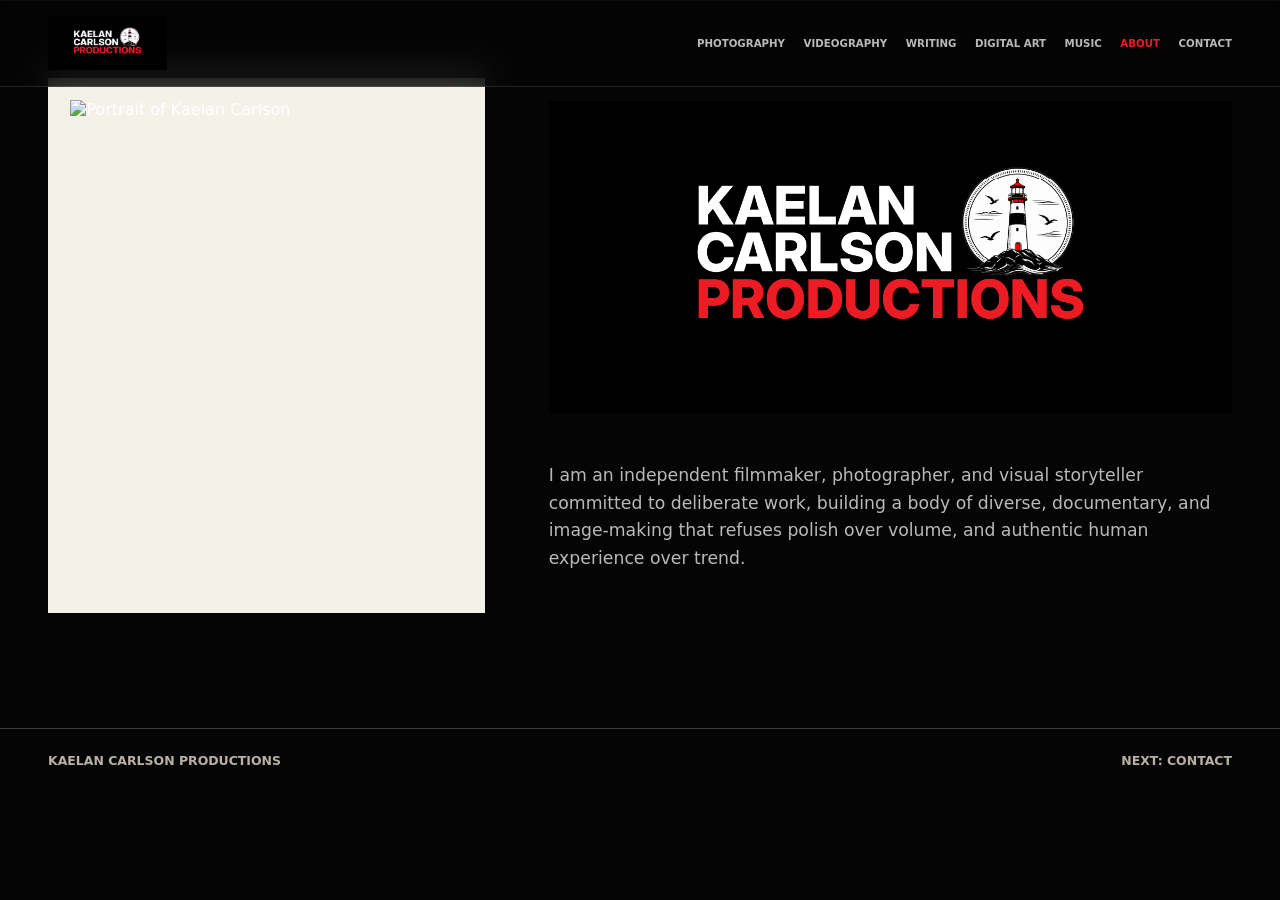
==== commit d6e50727: "update" ====
--- a/about.html
+++ b/about.html
@@ -33,11 +33,11 @@
           <img src="assets/306A0074.JPG" alt="Portrait of Kaelan Carlson" />
         </div>
         <div class="about-copy">
-          <h2>Kaelan Carlson</h2>
+          <img class="about-logo" src="assets/KCP.png" alt="Kaelan Carlson Productions" />
           <p>
-            Kaelan Carlson is a photographer and multidisciplinary creative working across photography,
-            videography, writing, and digital art. His practice moves between documentary attention and experimental image
-            making, using words, stills, motion, and music to build a personal language around perception and feeling.
+            I am an independent filmmaker, photographer, and visual storyteller committed to deliberate work, building a
+            body of diverse, documentary, and image-making that refuses polish over volume, and authentic human
+            experience over trend.
           </p>
         </div>
       </section>
--- a/styles.css
+++ b/styles.css
@@ -329,6 +329,13 @@
   color: color-mix(in srgb, currentColor 72%, transparent);
   font-size: clamp(1rem, 1.35vw, 1.22rem);
   line-height: 1.6;
+}
+
+.about-logo {
+  display: block;
+  margin-bottom: clamp(1.5rem, 4vw, 3rem);
+  max-width: min(100%, 44rem);
+  width: 100%;
 }
 
 .photo-gallery-section {
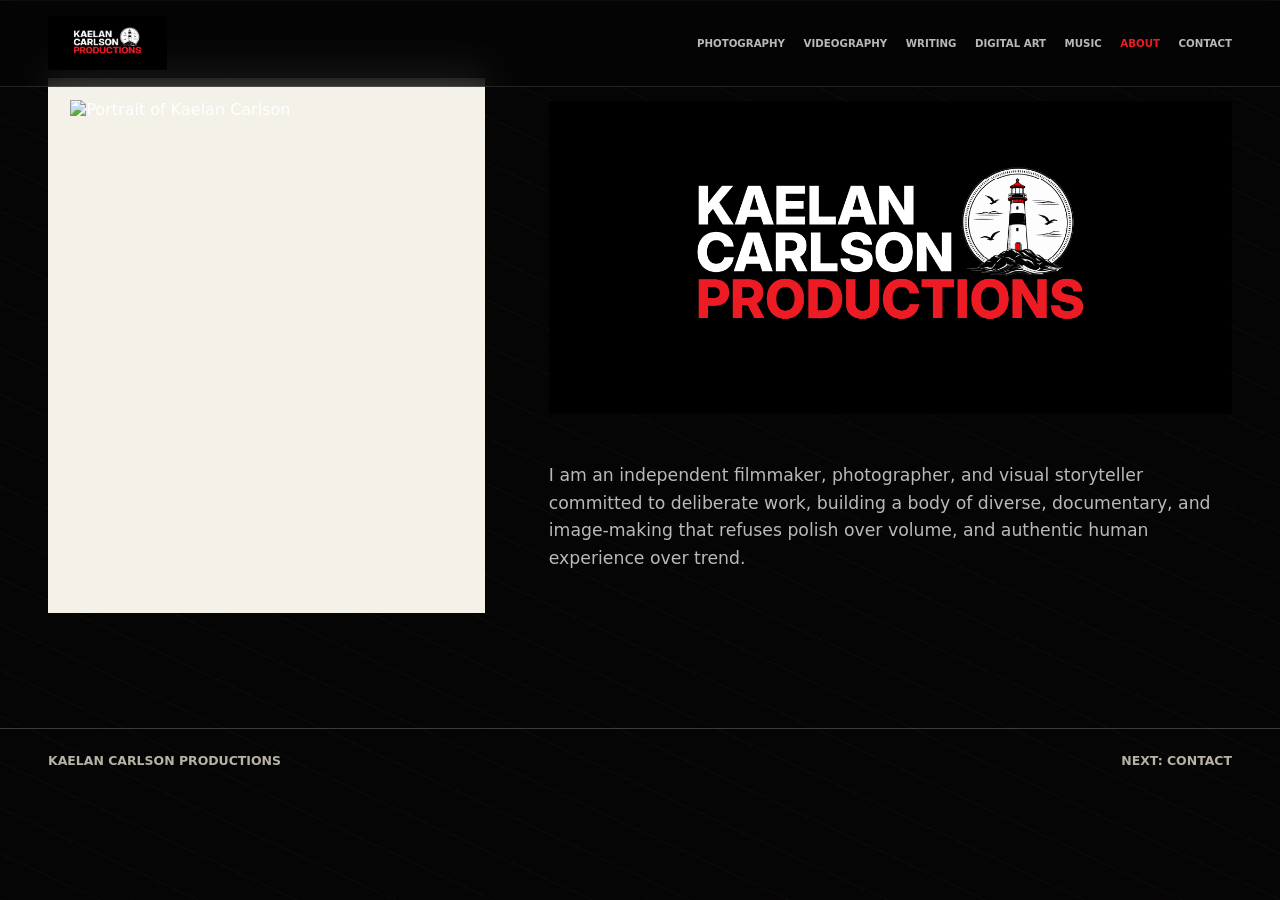
==== commit d35ba275: "update" ====
--- a/about.html
+++ b/about.html
@@ -7,7 +7,7 @@
     <title>About | Kaelan Carlson Productions</title>
     <link rel="stylesheet" href="styles.css" />
   </head>
-  <body>
+  <body class="about-page">
     <header class="site-header" data-header>
       <a class="brand" href="index.html" aria-label="Kaelan Carlson Productions home">
         <img src="assets/KCP.png" alt="Kaelan Carlson Productions" />
--- a/styles.css
+++ b/styles.css
@@ -26,6 +26,89 @@
   font-family:
     Inter, ui-sans-serif, system-ui, -apple-system, BlinkMacSystemFont, "Segoe UI", sans-serif;
   letter-spacing: 0;
+  min-height: 100vh;
+  overflow-x: hidden;
+  position: relative;
+  --page-pattern:
+    linear-gradient(rgba(255, 255, 255, 0.1) 1px, transparent 1px),
+    linear-gradient(90deg, rgba(255, 255, 255, 0.1) 1px, transparent 1px);
+  --page-pattern-size: 4rem 4rem;
+}
+
+body::before {
+  background-image: var(--page-pattern);
+  background-position: center;
+  background-size: var(--page-pattern-size);
+  content: "";
+  inset: 0;
+  opacity: 0.25;
+  pointer-events: none;
+  position: fixed;
+  z-index: 0;
+}
+
+main,
+footer {
+  position: relative;
+  z-index: 1;
+}
+
+.home-page {
+  --page-pattern:
+    repeating-linear-gradient(135deg, rgba(255, 255, 255, 0.12) 0 1px, transparent 1px 2.35rem),
+    repeating-linear-gradient(45deg, rgba(237, 28, 36, 0.18) 0 1px, transparent 1px 5.8rem);
+  --page-pattern-size: auto;
+}
+
+.photography-page {
+  --page-pattern:
+    linear-gradient(rgba(255, 255, 255, 0.14) 1px, transparent 1px),
+    linear-gradient(90deg, rgba(255, 255, 255, 0.14) 1px, transparent 1px),
+    repeating-linear-gradient(0deg, transparent 0 5.8rem, rgba(237, 28, 36, 0.16) 5.8rem 5.9rem);
+  --page-pattern-size: 5rem 5rem, 5rem 5rem, 100% 6rem;
+}
+
+.videography-page {
+  --page-pattern:
+    repeating-linear-gradient(0deg, rgba(255, 255, 255, 0.12) 0 1px, transparent 1px 3rem),
+    repeating-linear-gradient(90deg, rgba(237, 28, 36, 0.15) 0 1px, transparent 1px 9rem);
+  --page-pattern-size: auto;
+}
+
+.writing-page {
+  --page-pattern:
+    linear-gradient(90deg, transparent 0 4rem, rgba(237, 28, 36, 0.2) 4rem 4.08rem, transparent 4.08rem),
+    repeating-linear-gradient(0deg, rgba(255, 255, 255, 0.13) 0 1px, transparent 1px 2.2rem);
+  --page-pattern-size: 100% 100%, auto;
+}
+
+.digital-art-page {
+  --page-pattern:
+    linear-gradient(rgba(255, 255, 255, 0.13) 1px, transparent 1px),
+    linear-gradient(90deg, rgba(255, 255, 255, 0.13) 1px, transparent 1px),
+    repeating-linear-gradient(45deg, rgba(237, 28, 36, 0.14) 0 1px, transparent 1px 1.7rem);
+  --page-pattern-size: 2.2rem 2.2rem, 2.2rem 2.2rem, auto;
+}
+
+.music-page {
+  --page-pattern:
+    repeating-linear-gradient(90deg, rgba(237, 28, 36, 0.2) 0 0.35rem, transparent 0.35rem 1.9rem),
+    repeating-linear-gradient(0deg, rgba(255, 255, 255, 0.11) 0 1px, transparent 1px 4rem);
+  --page-pattern-size: auto;
+}
+
+.about-page {
+  --page-pattern:
+    repeating-linear-gradient(25deg, rgba(255, 255, 255, 0.11) 0 1px, transparent 1px 2.6rem),
+    repeating-linear-gradient(155deg, rgba(237, 28, 36, 0.13) 0 1px, transparent 1px 3.4rem);
+  --page-pattern-size: auto;
+}
+
+.contact-page {
+  --page-pattern:
+    repeating-linear-gradient(135deg, rgba(255, 255, 255, 0.12) 0 1px, transparent 1px 3rem),
+    repeating-linear-gradient(45deg, rgba(237, 28, 36, 0.16) 0 1px, transparent 1px 6rem);
+  --page-pattern-size: auto;
 }
 
 img {
@@ -144,6 +227,17 @@
   transform: scale(1.02);
 }
 
+.hero-image::after {
+  background-image: var(--page-pattern);
+  background-position: center;
+  background-size: var(--page-pattern-size);
+  content: "";
+  inset: 0;
+  opacity: 0.25;
+  pointer-events: none;
+  position: absolute;
+}
+
 .hero-copy {
   max-width: min(86rem, 100%);
   position: relative;
@@ -373,22 +467,6 @@
 .photo-card a:focus-visible img {
   filter: contrast(1.08);
   transform: scale(1.015);
-}
-
-.photo-card.is-empty {
-  align-items: end;
-  aspect-ratio: var(--ratio, 1 / 1);
-  border-style: dashed;
-  color: var(--muted);
-  display: grid;
-  padding: 0.75rem;
-}
-
-.photo-card.is-empty span {
-  color: var(--acid);
-  font-size: 0.72rem;
-  font-weight: 950;
-  text-transform: uppercase;
 }
 
 .has-photo-viewer {
@@ -538,9 +616,22 @@
   grid-row: auto;
 }
 
+.art-grid a {
+  color: inherit;
+  display: block;
+}
+
 .art-grid img {
+  display: block;
   height: auto;
+  transition: filter 180ms ease, transform 180ms ease;
   width: 100%;
+}
+
+.art-grid a:hover img,
+.art-grid a:focus-visible img {
+  filter: contrast(1.08);
+  transform: scale(1.015);
 }
 
 .art-grid span {
